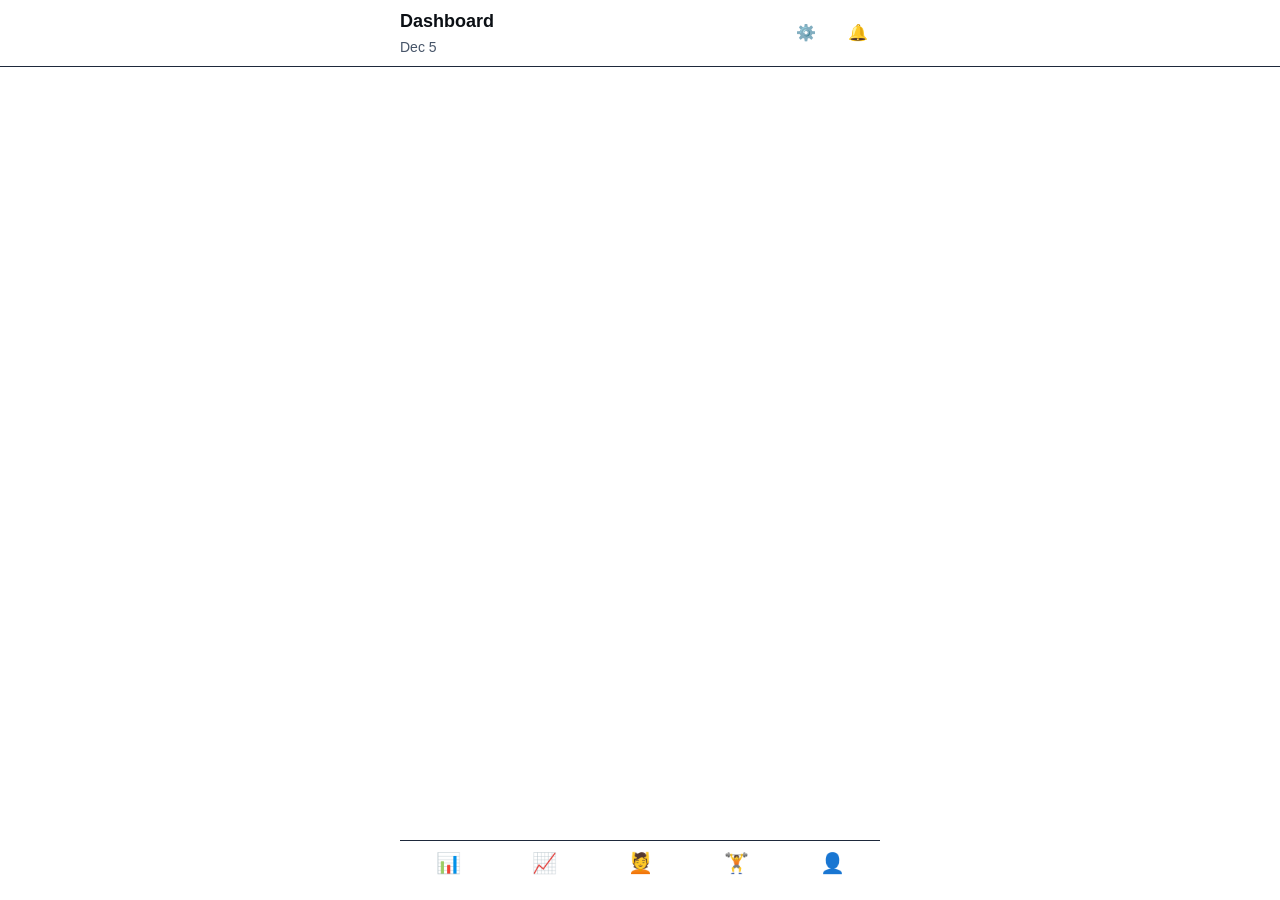
==== index.html @ 6afae175 "first base first build" ====
<!DOCTYPE html>
<html lang="en">
  <head>
    <meta charset="UTF-8" />
    <meta name="viewport" content="width=device-width, initial-scale=1.0, viewport-fit=cover" />
    <meta name="theme-color" content="#0B0F14" />
    <meta name="description" content="AthletiQ - Performance Intelligence for Elite Runners" />
    <meta name="apple-mobile-web-app-capable" content="yes" />
    <meta name="apple-mobile-web-app-status-bar-style" content="black-translucent" />
    <meta name="apple-mobile-web-app-title" content="AthletiQ" />

    <title>AthletiQ - Performance Intelligence</title>

    <!-- Stylesheets -->
    <link rel="stylesheet" href="css/styles.css" />
    <link rel="stylesheet" href="css/mobile.css" />

    <!-- Apple Icon -->
    <link rel="apple-touch-icon" href="assets/logos/athletiq-icon.png" />

    <!-- Favicon -->
    <link rel="icon" type="image/svg+xml" href="data:image/svg+xml,<svg xmlns='http://www.w3.org/2000/svg' viewBox='0 0 192 192'><rect fill='%234ADE80' width='192' height='192'/><text x='50%' y='55%' font-size='120' fill='%230B0F14' text-anchor='middle' dy='.3em' font-family='system-ui' font-weight='bold'>A</text></svg>" />
  </head>

  <body>
    <!-- App Container -->
    <div class="app-container">
      <!-- Header -->
      <header class="app-header">
        <div class="app-header__content">
          <div>
            <div class="app-header__title">Dashboard</div>
            <div class="app-header__date" id="current-date"></div>
          </div>
          <div class="app-header__actions">
            <button class="app-header__icon" id="settings-btn" aria-label="Settings">
              ⚙️
            </button>
            <button class="app-header__icon" id="notifications-btn" aria-label="Notifications">
              🔔
            </button>
          </div>
        </div>
      </header>

      <!-- Main Content Area -->
      <main class="app-content">
        <div class="app-content__inner">
          <!-- Dashboard content loaded here -->
        </div>
      </main>

      <!-- Bottom Navigation -->
      <nav class="bottom-nav" role="tablist">
        <div class="bottom-nav__item active" data-route="dashboard" role="tab" aria-selected="true">
          <div class="bottom-nav__icon">📊</div>
          <div class="bottom-nav__label">Dashboard</div>
        </div>
        <div class="bottom-nav__item" data-route="timeline" role="tab" aria-selected="false">
          <div class="bottom-nav__icon">📈</div>
          <div class="bottom-nav__label">Timeline</div>
        </div>
        <div class="bottom-nav__item" data-route="recovery" role="tab" aria-selected="false">
          <div class="bottom-nav__icon">💆</div>
          <div class="bottom-nav__label">Recovery</div>
        </div>
        <div class="bottom-nav__item" data-route="regimen" role="tab" aria-selected="false">
          <div class="bottom-nav__icon">🏋️</div>
          <div class="bottom-nav__label">Regimen</div>
        </div>
        <div class="bottom-nav__item" data-route="profile" role="tab" aria-selected="false">
          <div class="bottom-nav__icon">👤</div>
          <div class="bottom-nav__label">Profile</div>
        </div>
      </nav>
    </div>

    <!-- Scripts -->
    <script type="module" src="js/app.js"></script>
    <script>
      // Update current date in header
      function updateDate() {
        const dateEl = document.getElementById('current-date');
        if (dateEl) {
          const today = new Date();
          const formatted = today.toLocaleDateString('en-US', {
            month: 'short',
            day: 'numeric',
          });
          dateEl.textContent = formatted;
        }
      }

      // Update date on load and daily
      updateDate();
      setInterval(updateDate, 1000 * 60 * 60); // Update every hour

      // Handle settings button
      document.getElementById('settings-btn')?.addEventListener('click', () => {
        console.log('Settings clicked');
      });

      // Handle notifications button
      document.getElementById('notifications-btn')?.addEventListener('click', () => {
        console.log('Notifications clicked');
      });
    </script>
  </body>
</html>
---- css/styles.css ----
/* ============================================
   AthletiQ Main Stylesheet
   ============================================ */

/* Import all CSS modules */
@import url('./variables.css');
@import url('./reset.css');
@import url('./animations.css');
@import url('./components.css');
@import url('./responsive.css');

/* ============================================
   APP LAYOUT
   ============================================ */

.app-container {
  display: flex;
  flex-direction: column;
  height: 100vh;
  height: 100dvh; /* Use dynamic viewport height for mobile */
  background-color: var(--color-bg-primary);
  overflow: hidden;
}

.app-header {
  position: sticky;
  top: 0;
  z-index: var(--z-sticky);
  background-color: var(--color-bg-primary);
  border-bottom: 1px solid var(--color-border);
  padding: var(--spacing-lg) var(--spacing-lg) var(--spacing-md);
  padding-top: var(--safe-area-inset-top);
}

.app-header__content {
  display: flex;
  align-items: center;
  justify-content: space-between;
  max-width: 480px;
  margin: 0 auto;
}

.app-header__title {
  font-size: var(--font-size-xl);
  font-weight: var(--font-weight-bold);
  color: var(--color-text-primary);
}

.app-header__date {
  font-size: var(--font-size-sm);
  color: var(--color-text-secondary);
  margin-top: 2px;
}

.app-header__actions {
  display: flex;
  gap: var(--spacing-sm);
}

.app-header__icon {
  width: 24px;
  height: 24px;
  cursor: pointer;
  transition: all var(--transition-base);
  display: flex;
  align-items: center;
  justify-content: center;
  color: var(--color-text-secondary);
}

.app-header__icon:hover {
  color: var(--color-text-primary);
}

/* Main Content Area */
.app-content {
  flex: 1;
  overflow-y: auto;
  overflow-x: hidden;
  padding-bottom: 70px; /* Space for bottom nav */
  -webkit-overflow-scrolling: touch;
}

.app-content__inner {
  max-width: 480px;
  margin: 0 auto;
  padding: 0;
}

/* Bottom Navigation */
.bottom-nav {
  position: fixed;
  bottom: 0;
  left: 0;
  right: 0;
  z-index: var(--z-fixed);
  background-color: var(--color-bg-primary);
  border-top: 1px solid var(--color-border);
  padding: var(--spacing-sm) 0;
  padding-bottom: var(--safe-area-inset-bottom);
  display: flex;
  justify-content: space-around;
  align-items: center;
  max-width: 480px;
  margin-left: auto;
  margin-right: auto;
}

.bottom-nav__item {
  display: flex;
  flex-direction: column;
  align-items: center;
  gap: var(--spacing-xs);
  padding: var(--spacing-sm);
  cursor: pointer;
  transition: all var(--transition-base);
  flex: 1;
  color: var(--color-text-secondary);
}

.bottom-nav__item:hover {
  color: var(--color-text-primary);
}

.bottom-nav__item.active {
  color: var(--color-primary-green);
}

.bottom-nav__icon {
  width: 24px;
  height: 24px;
  display: flex;
  align-items: center;
  justify-content: center;
  font-size: 20px;
}

.bottom-nav__label {
  font-size: var(--font-size-xs);
  font-weight: var(--font-weight-medium);
}

/* ============================================
   DASHBOARD VIEW
   ============================================ */

.dashboard {
  padding: var(--spacing-lg);
  display: flex;
  flex-direction: column;
  gap: var(--spacing-lg);
}

/* Welcome Section */
.dashboard__welcome {
  display: flex;
  flex-direction: column;
  gap: var(--spacing-md);
}

.welcome-card {
  background: linear-gradient(135deg, rgba(74, 222, 128, 0.1) 0%, rgba(34, 197, 94, 0.05) 100%);
  border: 1px solid rgba(74, 222, 128, 0.2);
  border-radius: var(--radius-lg);
  padding: var(--spacing-lg);
  display: flex;
  flex-direction: column;
  gap: var(--spacing-md);
}

.welcome-card__greeting {
  font-size: var(--font-size-lg);
  font-weight: var(--font-weight-semibold);
  color: var(--color-text-primary);
}

.welcome-card__status {
  display: flex;
  align-items: center;
  gap: var(--spacing-sm);
  font-size: var(--font-size-sm);
  color: var(--color-text-secondary);
}

.welcome-card__status-indicator {
  width: 8px;
  height: 8px;
  border-radius: 50%;
  background-color: var(--color-primary-green);
  animation: pulse 2s infinite;
}

/* Daily Readiness */
.daily-readiness {
  display: flex;
  flex-direction: column;
  gap: var(--spacing-md);
}

.daily-readiness__title {
  font-size: var(--font-size-lg);
  font-weight: var(--font-weight-semibold);
  color: var(--color-text-primary);
}

.daily-readiness__score {
  display: flex;
  align-items: flex-end;
  gap: var(--spacing-md);
}

.readiness-score {
  flex: 1;
  display: flex;
  flex-direction: column;
  gap: var(--spacing-md);
}

.readiness-score__value {
  font-size: var(--font-size-4xl);
  font-weight: var(--font-weight-bold);
  color: var(--color-primary-green);
}

.readiness-score__label {
  font-size: var(--font-size-sm);
  color: var(--color-text-secondary);
}

.readiness-factors {
  display: grid;
  grid-template-columns: repeat(2, 1fr);
  gap: var(--spacing-md);
  margin-top: var(--spacing-md);
}

.readiness-factor {
  background-color: var(--color-bg-secondary);
  border: 1px solid var(--color-border);
  border-radius: var(--radius-md);
  padding: var(--spacing-md);
  display: flex;
  flex-direction: column;
  gap: var(--spacing-sm);
  transition: all var(--transition-base);
}

.readiness-factor:hover {
  border-color: var(--color-border-light);
  background-color: rgba(74, 222, 128, 0.03);
}

.readiness-factor__label {
  font-size: var(--font-size-xs);
  color: var(--color-text-secondary);
  text-transform: uppercase;
  letter-spacing: 0.5px;
}

.readiness-factor__value {
  font-size: var(--font-size-xl);
  font-weight: var(--font-weight-bold);
  color: var(--color-text-primary);
}

.readiness-factor__status {
  font-size: var(--font-size-xs);
  color: var(--color-text-tertiary);
}

.readiness-factor.good .readiness-factor__status {
  color: var(--color-success);
}

.readiness-factor.warning .readiness-factor__status {
  color: var(--color-warning);
}

.readiness-factor.poor .readiness-factor__status {
  color: var(--color-danger);
}

/* Performance Metrics */
.performance-metrics {
  display: flex;
  flex-direction: column;
  gap: var(--spacing-md);
}

.performance-metrics__title {
  font-size: var(--font-size-lg);
  font-weight: var(--font-weight-semibold);
  color: var(--color-text-primary);
}

.metrics-grid {
  display: grid;
  grid-template-columns: repeat(2, 1fr);
  gap: var(--spacing-md);
}

.metric-card {
  background-color: var(--color-bg-secondary);
  border: 1px solid var(--color-border);
  border-radius: var(--radius-lg);
  padding: var(--spacing-lg);
  display: flex;
  flex-direction: column;
  gap: var(--spacing-md);
  transition: all var(--transition-base);
}

.metric-card:hover {
  border-color: var(--color-border-light);
  transform: translateY(-2px);
}

.metric-card__icon {
  font-size: 24px;
  display: flex;
  align-items: center;
  justify-content: center;
  width: 40px;
  height: 40px;
  background-color: rgba(74, 222, 128, 0.1);
  border-radius: var(--radius-md);
}

.metric-card__label {
  font-size: var(--font-size-sm);
  color: var(--color-text-secondary);
  font-weight: var(--font-weight-medium);
}

.metric-card__value {
  font-size: var(--font-size-2xl);
  font-weight: var(--font-weight-bold);
  color: var(--color-text-primary);
}

.metric-card__detail {
  font-size: var(--font-size-xs);
  color: var(--color-text-tertiary);
}

/* Timeline Preview */
.timeline-preview {
  display: flex;
  flex-direction: column;
  gap: var(--spacing-md);
  margin-top: var(--spacing-lg);
}

.timeline-preview__title {
  font-size: var(--font-size-lg);
  font-weight: var(--font-weight-semibold);
  color: var(--color-text-primary);
}

.timeline-preview__list {
  display: flex;
  flex-direction: column;
  gap: var(--spacing-md);
}

.timeline-event {
  background-color: var(--color-bg-secondary);
  border: 1px solid var(--color-border);
  border-left: 3px solid var(--color-primary-green);
  border-radius: var(--radius-md);
  padding: var(--spacing-lg);
  display: flex;
  flex-direction: column;
  gap: var(--spacing-sm);
  transition: all var(--transition-base);
}

.timeline-event:hover {
  border-color: var(--color-border-light);
  background-color: rgba(74, 222, 128, 0.02);
}

.timeline-event.warning {
  border-left-color: var(--color-warning);
}

.timeline-event.critical {
  border-left-color: var(--color-danger);
}

.timeline-event__title {
  font-size: var(--font-size-base);
  font-weight: var(--font-weight-semibold);
  color: var(--color-text-primary);
}

.timeline-event__meta {
  font-size: var(--font-size-sm);
  color: var(--color-text-secondary);
}

.timeline-event__description {
  font-size: var(--font-size-sm);
  color: var(--color-text-tertiary);
  margin-top: var(--spacing-xs);
}

/* Recovery Section */
.recovery-section {
  display: flex;
  flex-direction: column;
  gap: var(--spacing-lg);
}

.recovery-header {
  display: flex;
  justify-content: space-between;
  align-items: center;
}

.recovery-header__title {
  font-size: var(--font-size-lg);
  font-weight: var(--font-weight-semibold);
  color: var(--color-text-primary);
}

.recovery-header__action {
  font-size: var(--font-size-sm);
  color: var(--color-primary-green);
  cursor: pointer;
  transition: all var(--transition-base);
}

.recovery-header__action:hover {
  opacity: 0.8;
}

.recovery-card {
  background-color: var(--color-bg-secondary);
  border: 1px solid var(--color-border);
  border-radius: var(--radius-lg);
  padding: var(--spacing-lg);
  display: flex;
  align-items: center;
  justify-content: space-between;
  transition: all var(--transition-base);
}

.recovery-card:hover {
  border-color: var(--color-border-light);
  background-color: rgba(74, 222, 128, 0.02);
}

.recovery-card__info {
  display: flex;
  flex-direction: column;
  gap: var(--spacing-sm);
}

.recovery-card__title {
  font-size: var(--font-size-base);
  font-weight: var(--font-weight-semibold);
  color: var(--color-text-primary);
}

.recovery-card__detail {
  font-size: var(--font-size-sm);
  color: var(--color-text-secondary);
}

.recovery-card__status {
  font-size: var(--font-size-sm);
  font-weight: var(--font-weight-semibold);
}

.recovery-card__status.good {
  color: var(--color-success);
}

.recovery-card__status.moderate {
  color: var(--color-warning);
}

.recovery-card__status.poor {
  color: var(--color-danger);
}

.recovery-card__arrow {
  color: var(--color-text-tertiary);
  transition: all var(--transition-base);
}

.recovery-card:hover .recovery-card__arrow {
  transform: translateX(4px);
  color: var(--color-primary-green);
}

/* Action Buttons Section */
.action-buttons {
  display: grid;
  grid-template-columns: 1fr;
  gap: var(--spacing-md);
  margin-top: var(--spacing-xl);
}

.action-button {
  background-color: var(--color-bg-secondary);
  border: 1px solid var(--color-border);
  border-radius: var(--radius-lg);
  padding: var(--spacing-lg);
  display: flex;
  align-items: center;
  justify-content: space-between;
  cursor: pointer;
  transition: all var(--transition-base);
}

.action-button:hover {
  border-color: var(--color-primary-green);
  background-color: rgba(74, 222, 128, 0.05);
}

.action-button__content {
  display: flex;
  flex-direction: column;
  gap: var(--spacing-sm);
}

.action-button__title {
  font-size: var(--font-size-base);
  font-weight: var(--font-weight-semibold);
  color: var(--color-text-primary);
}

.action-button__description {
  font-size: var(--font-size-sm);
  color: var(--color-text-secondary);
}

.action-button__icon {
  font-size: 20px;
  color: var(--color-primary-green);
}

/* ============================================
   LOADING & EMPTY STATES
   ============================================ */

.empty-state {
  display: flex;
  flex-direction: column;
  align-items: center;
  justify-content: center;
  padding: var(--spacing-3xl) var(--spacing-lg);
  text-align: center;
  gap: var(--spacing-lg);
}

.empty-state__icon {
  font-size: 48px;
  opacity: 0.5;
}

.empty-state__title {
  font-size: var(--font-size-lg);
  font-weight: var(--font-weight-semibold);
  color: var(--color-text-primary);
}

.empty-state__description {
  font-size: var(--font-size-sm);
  color: var(--color-text-secondary);
}

/* Loading skeleton */
.skeleton {
  background: linear-gradient(
    90deg,
    var(--color-bg-secondary) 25%,
    var(--color-border) 50%,
    var(--color-bg-secondary) 75%
  );
  background-size: 200% 100%;
  animation: shimmer 2s infinite;
}

/* ============================================
   ACCESSIBILITY
   ============================================ */

.sr-only {
  position: absolute;
  width: 1px;
  height: 1px;
  padding: 0;
  margin: -1px;
  overflow: hidden;
  clip: rect(0, 0, 0, 0);
  white-space: nowrap;
  border-width: 0;
}

/* Focus visible for keyboard navigation */
.btn:focus-visible,
.card:focus-visible,
.input-field:focus-visible {
  outline: 2px solid var(--color-primary-green);
  outline-offset: 2px;
}

/* ============================================
   SCROLLBAR STYLING
   ============================================ */

.app-content::-webkit-scrollbar {
  width: 6px;
}

.app-content::-webkit-scrollbar-track {
  background: transparent;
}

.app-content::-webkit-scrollbar-thumb {
  background: var(--color-border);
  border-radius: var(--radius-md);
}

.app-content::-webkit-scrollbar-thumb:hover {
  background: var(--color-border-light);
}
---- css/mobile.css ----
/* ============================================
   AthletiQ Mobile-Specific Styles
   ============================================ */

/* Prevent unwanted zooming and ensure proper rendering on iOS */
input,
select,
textarea,
button {
  font-size: 16px;
  /* Prevents zoom on iOS when input is focused */
}

/* Remove 300ms tap delay on touch devices */
button,
a {
  -webkit-tap-highlight-color: rgba(0, 0, 0, 0.1);
  -webkit-touch-callout: none;
}

/* Disable text selection on interactive elements */
.bottom-nav,
.app-header__icon,
.btn {
  -webkit-user-select: none;
  user-select: none;
}

/* iOS specific fixes */
@supports (padding: max(0px)) {
  body {
    padding-left: max(12px, env(safe-area-inset-left));
    padding-right: max(12px, env(safe-area-inset-right));
  }

  .app-header {
    padding-top: max(12px, env(safe-area-inset-top));
  }

  .bottom-nav {
    padding-bottom: max(12px, env(safe-area-inset-bottom));
  }
}

/* Portrait orientation optimizations */
@media (orientation: portrait) {
  .app-container {
    height: 100vh;
    height: 100dvh;
  }

  .app-content {
    max-height: calc(100dvh - 140px);
  }
}

/* Landscape orientation optimizations */
@media (orientation: landscape) {
  .app-header {
    padding: var(--spacing-sm) var(--spacing-lg);
  }

  .app-header__title {
    font-size: var(--font-size-lg);
  }

  .app-content {
    max-height: calc(100dvh - 80px);
  }

  .bottom-nav {
    max-height: 60px;
  }

  .bottom-nav__label {
    display: none;
  }

  .bottom-nav__item {
    padding: var(--spacing-xs);
  }
}

/* iPhone X and newer safe area */
@media (device-width: 375px) and (device-height: 812px) and (-webkit-device-pixel-ratio: 3) {
  /* iPhone X/11 Pro */
  .app-header {
    padding-top: 44px;
  }
}

@media (device-width: 390px) and (device-height: 844px) and (-webkit-device-pixel-ratio: 3) {
  /* iPhone 12/13 */
  .app-header {
    padding-top: 47px;
  }
}

@media (device-width: 393px) and (device-height: 873px) and (-webkit-device-pixel-ratio: 2.75) {
  /* Pixel 6 */
  .app-header {
    padding-top: 48px;
  }
}

/* Samsung Galaxy devices */
@media (device-width: 360px) and (device-height: 800px) {
  .container {
    max-width: 360px;
  }

  .card {
    padding: var(--spacing-md);
  }

  .btn {
    padding: var(--spacing-sm) var(--spacing-md);
  }
}

/* iPad Pro handling */
@media (min-width: 1024px) and (orientation: portrait) {
  .container {
    max-width: 480px;
  }

  .app-container {
    margin: 0 auto;
  }
}

/* Handle notch overlay on modern iPhones */
@supports (padding: max(0px)) {
  @media (min-height: 812px) {
    .app-header {
      padding-left: max(12px, env(safe-area-inset-left));
      padding-right: max(12px, env(safe-area-inset-right));
    }
  }
}

/* Prevent horizontal scroll */
html,
body {
  overflow-x: hidden;
  width: 100%;
}

/* Ensure buttons are touchable */
button,
[role="button"],
.bottom-nav__item {
  min-height: 44px;
  min-width: 44px;
}

/* iOS input field zoom prevention */
input[type="text"],
input[type="email"],
input[type="password"],
input[type="number"],
textarea,
select {
  font-size: 16px;
  border-radius: 4px;
  background-color: var(--color-bg-secondary);
  color: var(--color-text-primary);
}

/* Fix for iOS momentum scrolling */
.app-content {
  -webkit-overflow-scrolling: touch;
}

/* Status bar background for web app mode */
@media (display-mode: standalone) {
  :root {
    --safe-area-inset-top: env(safe-area-inset-top);
    --safe-area-inset-bottom: env(safe-area-inset-bottom);
  }
}

/* Fix for iOS keyboard covering input */
@media (max-height: 500px) {
  .app-content {
    max-height: calc(100dvh - 200px);
  }

  .dashboard {
    padding: var(--spacing-md);
  }
}

/* Fix for notch detection */
@supports (margin: max(0px)) {
  .app-header__actions {
    margin-right: max(0px, env(safe-area-inset-right));
  }
}

/* Handle dynamic viewport height changes */
@media (max-height: 600px) and (orientation: landscape) {
  .welcome-card {
    padding: var(--spacing-md);
  }

  .metric-card {
    padding: var(--spacing-md);
  }

  .bottom-nav {
    padding: var(--spacing-xs) 0;
  }
}

/* Ensure proper rendering on retina displays */
@media (-webkit-device-pixel-ratio: 3) {
  .border,
  .divider {
    border-width: 0.5px;
  }
}

/* Fix for Android Chrome address bar */
@media (max-height: 700px) and (orientation: portrait) {
  .app-content {
    padding-bottom: 60px;
  }
}

/* Handle fullscreen on mobile */
.app-container {
  position: fixed;
  top: 0;
  left: 0;
  right: 0;
  bottom: 0;
  width: 100%;
  height: 100%;
  height: 100dvh;
}

/* Prevent double-tap zoom on buttons */
button,
a,
[role="button"] {
  touch-action: manipulation;
}

/* Handle text selection on iOS */
::selection {
  background-color: rgba(74, 222, 128, 0.3);
  color: var(--color-text-primary);
}

::-moz-selection {
  background-color: rgba(74, 222, 128, 0.3);
  color: var(--color-text-primary);
}

/* Fix for sticky positioning on iOS */
@supports (position: sticky) {
  .app-header {
    position: sticky;
    top: 0;
  }
}

/* Android specific fixes */
@-webkit-keyframes fade-in {
  from {
    opacity: 0;
  }
  to {
    opacity: 1;
  }
}

@-webkit-keyframes slide-in {
  from {
    transform: translateY(10px);
    opacity: 0;
  }
  to {
    transform: translateY(0);
    opacity: 1;
  }
}

/* Ensure input fields don't zoom on focus */
input[type="text"],
input[type="email"],
input[type="password"],
input[type="number"],
textarea {
  font-size: 16px;
  padding: var(--spacing-md);
}

/* Fix for iOS context menu */
@media (pointer: coarse) {
  * {
    -webkit-user-select: none;
    user-select: none;
  }

  input,
  textarea {
    -webkit-user-select: text;
    user-select: text;
  }
}

/* Optimize touch targets for accessibility */
@media (hover: none) {
  .metric-card,
  .recovery-card,
  .action-button {
    min-height: 60px;
  }
}

/* Handle back gesture on iOS */
a,
button {
  position: relative;
}

/* Prevent pull-to-refresh on Android */
body {
  overscroll-behavior-y: contain;
}

/* Ensure bottom nav stays at bottom on iOS */
.bottom-nav {
  position: fixed;
  bottom: 0;
  left: 0;
  right: 0;
  z-index: var(--z-fixed);
}

/* Handle scrollbar on small devices */
@media (max-width: 375px) {
  .app-content {
    scroll-padding-bottom: 70px;
  }
}
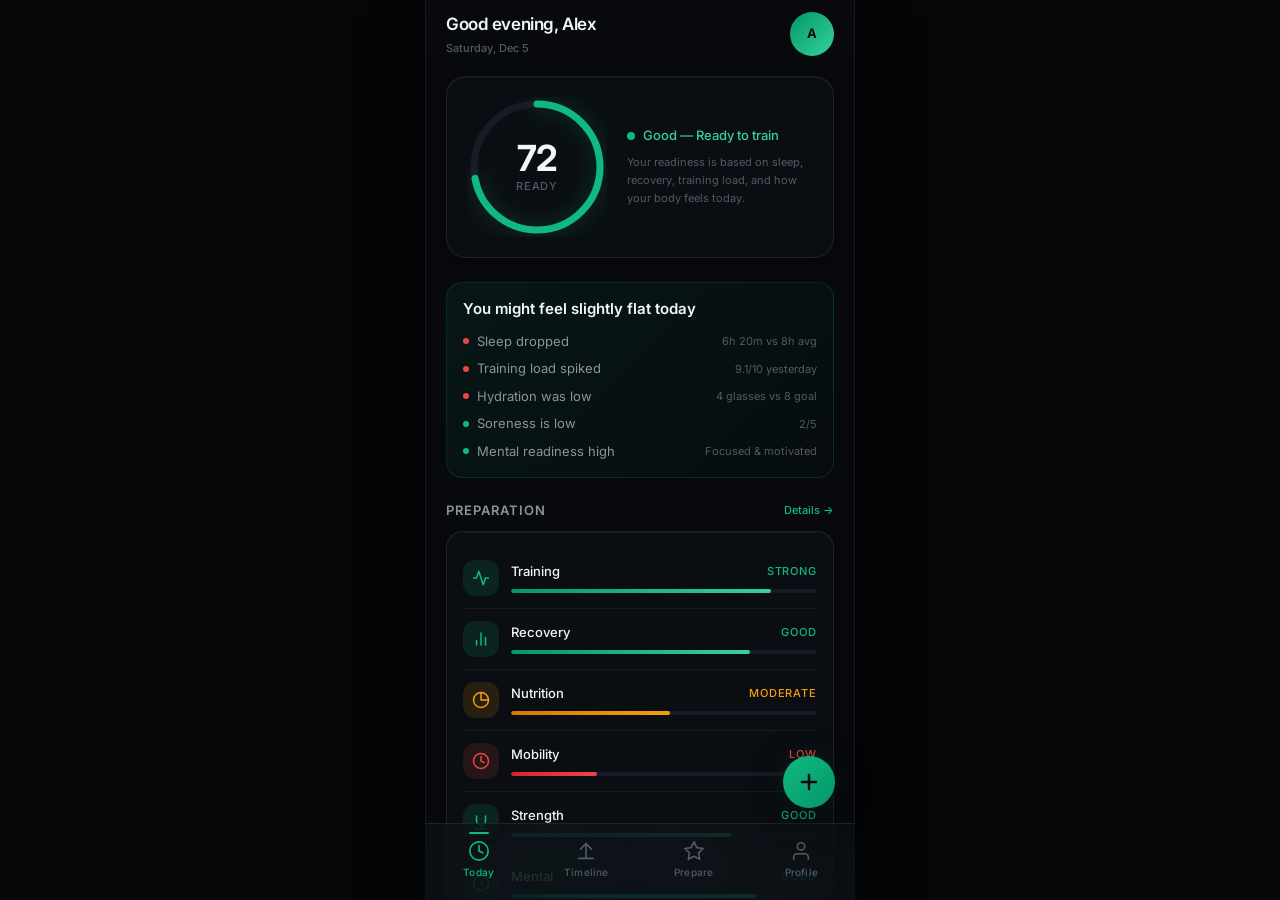
==== commit 123f19e5: "feat: add daily check-in module and implement mobile-specific platform optimizations" ====
--- a/index.html
+++ b/index.html
@@ -3,23 +3,25 @@
   <head>
     <meta charset="UTF-8" />
     <meta name="viewport" content="width=device-width, initial-scale=1.0, viewport-fit=cover" />
-    <meta name="theme-color" content="#0B0F14" />
-    <meta name="description" content="AthletiQ - Performance Intelligence for Elite Runners" />
+    <meta name="theme-color" content="#07090D" />
+    <meta name="description" content="AtletiQ — Understand your body. Understand your training. Reach your goal." />
     <meta name="apple-mobile-web-app-capable" content="yes" />
     <meta name="apple-mobile-web-app-status-bar-style" content="black-translucent" />
-    <meta name="apple-mobile-web-app-title" content="AthletiQ" />
+    <meta name="apple-mobile-web-app-title" content="AtletiQ" />
 
-    <title>AthletiQ - Performance Intelligence</title>
+    <title>AtletiQ — Performance Intelligence</title>
+
+    <!-- Fonts -->
+    <link rel="preconnect" href="https://fonts.googleapis.com" />
+    <link rel="preconnect" href="https://fonts.gstatic.com" crossorigin />
+    <link href="https://fonts.googleapis.com/css2?family=Inter:wght@300;400;500;600;700&display=swap" rel="stylesheet" />
 
     <!-- Stylesheets -->
     <link rel="stylesheet" href="css/styles.css" />
     <link rel="stylesheet" href="css/mobile.css" />
 
-    <!-- Apple Icon -->
-    <link rel="apple-touch-icon" href="assets/logos/athletiq-icon.png" />
-
     <!-- Favicon -->
-    <link rel="icon" type="image/svg+xml" href="data:image/svg+xml,<svg xmlns='http://www.w3.org/2000/svg' viewBox='0 0 192 192'><rect fill='%234ADE80' width='192' height='192'/><text x='50%' y='55%' font-size='120' fill='%230B0F14' text-anchor='middle' dy='.3em' font-family='system-ui' font-weight='bold'>A</text></svg>" />
+    <link rel="icon" type="image/svg+xml" href="data:image/svg+xml,<svg xmlns='http://www.w3.org/2000/svg' viewBox='0 0 192 192'><rect fill='%2310B981' rx='40' width='192' height='192'/><text x='50%25' y='55%25' font-size='110' fill='%2307090D' text-anchor='middle' dy='.35em' font-family='Inter,system-ui' font-weight='700'>A</text></svg>" />
   </head>
 
   <body>
@@ -28,48 +30,67 @@
       <!-- Header -->
       <header class="app-header">
         <div class="app-header__content">
-          <div>
-            <div class="app-header__title">Dashboard</div>
-            <div class="app-header__date" id="current-date"></div>
+          <div class="app-header__left">
+            <div class="app-header__greeting" id="header-greeting">Good morning</div>
+            <div class="app-header__date" id="header-date"></div>
           </div>
           <div class="app-header__actions">
-            <button class="app-header__icon" id="settings-btn" aria-label="Settings">
-              ⚙️
-            </button>
-            <button class="app-header__icon" id="notifications-btn" aria-label="Notifications">
-              🔔
-            </button>
+            <div class="app-header__avatar" id="profile-btn" role="button" aria-label="Profile">A</div>
           </div>
         </div>
       </header>
 
-      <!-- Main Content Area -->
+      <!-- Main Content -->
       <main class="app-content">
-        <div class="app-content__inner">
-          <!-- Dashboard content loaded here -->
+        <div class="app-content__inner" id="main-content">
+          <!-- Dashboard content injected by JS -->
         </div>
       </main>
 
+      <!-- Floating Action Button -->
+      <button class="fab" id="fab-btn" aria-label="Quick log">
+        <svg viewBox="0 0 24 24" stroke-linecap="round" stroke-linejoin="round">
+          <line x1="12" y1="5" x2="12" y2="19"/>
+          <line x1="5" y1="12" x2="19" y2="12"/>
+        </svg>
+      </button>
+
       <!-- Bottom Navigation -->
-      <nav class="bottom-nav" role="tablist">
-        <div class="bottom-nav__item active" data-route="dashboard" role="tab" aria-selected="true">
-          <div class="bottom-nav__icon">📊</div>
-          <div class="bottom-nav__label">Dashboard</div>
+      <nav class="bottom-nav" role="tablist" id="bottom-nav">
+        <div class="bottom-nav__item active" data-route="dashboard" role="tab" aria-selected="true" id="nav-today">
+          <div class="bottom-nav__icon">
+            <svg viewBox="0 0 24 24" stroke-linecap="round" stroke-linejoin="round">
+              <circle cx="12" cy="12" r="10"/>
+              <polyline points="12 6 12 12 16 14"/>
+            </svg>
+          </div>
+          <div class="bottom-nav__label">Today</div>
         </div>
-        <div class="bottom-nav__item" data-route="timeline" role="tab" aria-selected="false">
-          <div class="bottom-nav__icon">📈</div>
+        <div class="bottom-nav__item" data-route="timeline" role="tab" aria-selected="false" id="nav-timeline">
+          <div class="bottom-nav__icon">
+            <svg viewBox="0 0 24 24" stroke-linecap="round" stroke-linejoin="round">
+              <line x1="12" y1="20" x2="12" y2="4"/>
+              <polyline points="6 10 12 4 18 10"/>
+              <line x1="4" y1="20" x2="20" y2="20"/>
+            </svg>
+          </div>
           <div class="bottom-nav__label">Timeline</div>
         </div>
-        <div class="bottom-nav__item" data-route="recovery" role="tab" aria-selected="false">
-          <div class="bottom-nav__icon">💆</div>
-          <div class="bottom-nav__label">Recovery</div>
+        <div class="bottom-nav__item" data-route="prepare" role="tab" aria-selected="false" id="nav-prepare">
+          <div class="bottom-nav__icon">
+            <svg viewBox="0 0 24 24" stroke-linecap="round" stroke-linejoin="round">
+              <polygon points="12 2 15.09 8.26 22 9.27 17 14.14 18.18 21.02 12 17.77 5.82 21.02 7 14.14 2 9.27 8.91 8.26 12 2"/>
+            </svg>
+          </div>
+          <div class="bottom-nav__label">Prepare</div>
         </div>
-        <div class="bottom-nav__item" data-route="regimen" role="tab" aria-selected="false">
-          <div class="bottom-nav__icon">🏋️</div>
-          <div class="bottom-nav__label">Regimen</div>
-        </div>
-        <div class="bottom-nav__item" data-route="profile" role="tab" aria-selected="false">
-          <div class="bottom-nav__icon">👤</div>
+        <div class="bottom-nav__item" data-route="profile" role="tab" aria-selected="false" id="nav-profile">
+          <div class="bottom-nav__icon">
+            <svg viewBox="0 0 24 24" stroke-linecap="round" stroke-linejoin="round">
+              <path d="M20 21v-2a4 4 0 0 0-4-4H8a4 4 0 0 0-4 4v2"/>
+              <circle cx="12" cy="7" r="4"/>
+            </svg>
+          </div>
           <div class="bottom-nav__label">Profile</div>
         </div>
       </nav>
@@ -77,33 +98,5 @@
 
     <!-- Scripts -->
     <script type="module" src="js/app.js"></script>
-    <script>
-      // Update current date in header
-      function updateDate() {
-        const dateEl = document.getElementById('current-date');
-        if (dateEl) {
-          const today = new Date();
-          const formatted = today.toLocaleDateString('en-US', {
-            month: 'short',
-            day: 'numeric',
-          });
-          dateEl.textContent = formatted;
-        }
-      }
-
-      // Update date on load and daily
-      updateDate();
-      setInterval(updateDate, 1000 * 60 * 60); // Update every hour
-
-      // Handle settings button
-      document.getElementById('settings-btn')?.addEventListener('click', () => {
-        console.log('Settings clicked');
-      });
-
-      // Handle notifications button
-      document.getElementById('notifications-btn')?.addEventListener('click', () => {
-        console.log('Notifications clicked');
-      });
-    </script>
   </body>
 </html>
--- a/css/styles.css
+++ b/css/styles.css
@@ -1,8 +1,7 @@
 /* ============================================
-   AthletiQ Main Stylesheet
-   ============================================ */
-
-/* Import all CSS modules */
+   AtletiQ Main Stylesheet — Elite Runner
+   ============================================ */
+
 @import url('./variables.css');
 @import url('./reset.css');
 @import url('./animations.css');
@@ -10,621 +9,473 @@
 @import url('./responsive.css');
 
 /* ============================================
-   APP LAYOUT
+   APP SHELL
    ============================================ */
 
 .app-container {
-  display: flex;
-  flex-direction: column;
-  height: 100vh;
-  height: 100dvh; /* Use dynamic viewport height for mobile */
+  position: fixed;
+  inset: 0;
+  display: flex;
+  flex-direction: column;
+  height: 100dvh;
   background-color: var(--color-bg-primary);
   overflow: hidden;
-}
-
+  max-width: var(--max-width);
+  margin: 0 auto;
+}
+
+/* ---- HEADER ---- */
 .app-header {
   position: sticky;
   top: 0;
   z-index: var(--z-sticky);
-  background-color: var(--color-bg-primary);
-  border-bottom: 1px solid var(--color-border);
-  padding: var(--spacing-lg) var(--spacing-lg) var(--spacing-md);
-  padding-top: var(--safe-area-inset-top);
+  padding: var(--safe-top) var(--space-5) var(--space-3);
+  background: linear-gradient(180deg, var(--color-bg-primary) 60%, transparent);
+  pointer-events: none;
+}
+
+.app-header > * {
+  pointer-events: auto;
 }
 
 .app-header__content {
   display: flex;
   align-items: center;
   justify-content: space-between;
-  max-width: 480px;
-  margin: 0 auto;
-}
-
-.app-header__title {
-  font-size: var(--font-size-xl);
-  font-weight: var(--font-weight-bold);
+}
+
+.app-header__left {
+  display: flex;
+  flex-direction: column;
+  gap: 2px;
+}
+
+.app-header__greeting {
+  font-size: var(--text-lg);
+  font-weight: var(--weight-semibold);
   color: var(--color-text-primary);
+  letter-spacing: var(--tracking-tight);
 }
 
 .app-header__date {
-  font-size: var(--font-size-sm);
-  color: var(--color-text-secondary);
-  margin-top: 2px;
+  font-size: var(--text-xs);
+  color: var(--color-text-tertiary);
+  font-weight: var(--weight-medium);
 }
 
 .app-header__actions {
   display: flex;
-  gap: var(--spacing-sm);
-}
-
-.app-header__icon {
-  width: 24px;
-  height: 24px;
+  gap: var(--space-2);
+}
+
+.app-header__avatar {
+  width: 36px;
+  height: 36px;
+  border-radius: var(--radius-full);
+  background: linear-gradient(135deg, var(--color-green-600), var(--color-green-400));
+  display: flex;
+  align-items: center;
+  justify-content: center;
+  font-size: var(--text-sm);
+  font-weight: var(--weight-bold);
+  color: var(--color-bg-primary);
   cursor: pointer;
-  transition: all var(--transition-base);
-  display: flex;
-  align-items: center;
-  justify-content: center;
-  color: var(--color-text-secondary);
-}
-
-.app-header__icon:hover {
-  color: var(--color-text-primary);
-}
-
-/* Main Content Area */
+  transition: box-shadow var(--transition-base);
+}
+
+.app-header__avatar:hover {
+  box-shadow: var(--shadow-glow);
+}
+
+/* ---- MAIN CONTENT ---- */
 .app-content {
   flex: 1;
   overflow-y: auto;
   overflow-x: hidden;
-  padding-bottom: 70px; /* Space for bottom nav */
   -webkit-overflow-scrolling: touch;
-}
+  scroll-padding-bottom: calc(var(--nav-height) + var(--safe-bottom) + 20px);
+}
+
+.app-content::-webkit-scrollbar { width: 0; }
 
 .app-content__inner {
-  max-width: 480px;
-  margin: 0 auto;
-  padding: 0;
-}
-
-/* Bottom Navigation */
+  padding: 0 var(--space-5) calc(var(--nav-height) + var(--safe-bottom) + 80px);
+}
+
+/* ---- BOTTOM NAVIGATION ---- */
 .bottom-nav {
   position: fixed;
   bottom: 0;
-  left: 0;
-  right: 0;
+  left: 50%;
+  transform: translateX(-50%);
+  width: 100%;
+  max-width: var(--max-width);
   z-index: var(--z-fixed);
-  background-color: var(--color-bg-primary);
-  border-top: 1px solid var(--color-border);
-  padding: var(--spacing-sm) 0;
-  padding-bottom: var(--safe-area-inset-bottom);
+  background: var(--glass-bg);
+  backdrop-filter: blur(var(--glass-blur-heavy));
+  -webkit-backdrop-filter: blur(var(--glass-blur-heavy));
+  border-top: 1px solid var(--glass-border);
+  padding: var(--space-2) 0;
+  padding-bottom: var(--safe-bottom);
   display: flex;
   justify-content: space-around;
   align-items: center;
-  max-width: 480px;
-  margin-left: auto;
-  margin-right: auto;
 }
 
 .bottom-nav__item {
   display: flex;
   flex-direction: column;
   align-items: center;
-  gap: var(--spacing-xs);
-  padding: var(--spacing-sm);
+  gap: 3px;
+  padding: var(--space-2) var(--space-3);
+  cursor: pointer;
+  flex: 1;
+  color: var(--color-text-tertiary);
+  transition: color var(--transition-fast);
+  position: relative;
+}
+
+.bottom-nav__item:hover {
+  color: var(--color-text-secondary);
+}
+
+.bottom-nav__item.active {
+  color: var(--color-primary);
+}
+
+.bottom-nav__item.active::before {
+  content: '';
+  position: absolute;
+  top: 0;
+  left: 50%;
+  transform: translateX(-50%);
+  width: 20px;
+  height: 2px;
+  background: var(--color-primary);
+  border-radius: var(--radius-full);
+}
+
+.bottom-nav__icon {
+  width: 22px;
+  height: 22px;
+  display: flex;
+  align-items: center;
+  justify-content: center;
+}
+
+.bottom-nav__icon svg {
+  width: 22px;
+  height: 22px;
+  stroke: currentColor;
+  stroke-width: 1.8;
+  fill: none;
+}
+
+.bottom-nav__label {
+  font-size: 10px;
+  font-weight: var(--weight-medium);
+  letter-spacing: 0.02em;
+}
+
+/* ============================================
+   DASHBOARD VIEW
+   ============================================ */
+
+.dashboard {
+  display: flex;
+  flex-direction: column;
+  gap: var(--space-6);
+  padding-top: var(--space-2);
+}
+
+/* ---- Hero: Readiness ---- */
+.dash-hero {
+  display: flex;
+  align-items: center;
+  gap: var(--space-5);
+  padding: var(--space-5);
+  background: var(--glass-bg);
+  backdrop-filter: blur(var(--glass-blur));
+  -webkit-backdrop-filter: blur(var(--glass-blur));
+  border: 1px solid var(--glass-border);
+  border-radius: var(--radius-xl);
+  box-shadow: var(--shadow-sm), var(--shadow-inner);
+}
+
+.dash-hero__ring {
+  flex-shrink: 0;
+}
+
+.dash-hero__info {
+  flex: 1;
+  min-width: 0;
+  display: flex;
+  flex-direction: column;
+  gap: var(--space-2);
+}
+
+.dash-hero__status {
+  display: flex;
+  align-items: center;
+  gap: var(--space-2);
+}
+
+.dash-hero__status-text {
+  font-size: var(--text-sm);
+  font-weight: var(--weight-medium);
+  color: var(--color-primary-light);
+}
+
+.dash-hero__subtitle {
+  font-size: var(--text-xs);
+  color: var(--color-text-tertiary);
+  line-height: var(--leading-relaxed);
+}
+
+/* ---- Quick Check-in Banner ---- */
+.checkin-banner {
+  display: flex;
+  align-items: center;
+  gap: var(--space-3);
+  padding: var(--space-3) var(--space-4);
+  background: linear-gradient(135deg, rgba(16, 185, 129, 0.1), rgba(16, 185, 129, 0.03));
+  border: 1px solid rgba(16, 185, 129, 0.2);
+  border-radius: var(--radius-md);
   cursor: pointer;
   transition: all var(--transition-base);
+}
+
+.checkin-banner:hover {
+  border-color: rgba(16, 185, 129, 0.35);
+  background: linear-gradient(135deg, rgba(16, 185, 129, 0.14), rgba(16, 185, 129, 0.05));
+}
+
+.checkin-banner:active {
+  transform: scale(0.98);
+}
+
+.checkin-banner__icon {
+  width: 36px;
+  height: 36px;
+  border-radius: var(--radius-full);
+  background: var(--color-primary);
+  display: flex;
+  align-items: center;
+  justify-content: center;
+  color: var(--color-bg-primary);
+  flex-shrink: 0;
+}
+
+.checkin-banner__icon svg {
+  width: 18px;
+  height: 18px;
+}
+
+.checkin-banner__text {
   flex: 1;
-  color: var(--color-text-secondary);
-}
-
-.bottom-nav__item:hover {
+}
+
+.checkin-banner__title {
+  font-size: var(--text-sm);
+  font-weight: var(--weight-semibold);
   color: var(--color-text-primary);
 }
 
-.bottom-nav__item.active {
-  color: var(--color-primary-green);
-}
-
-.bottom-nav__icon {
-  width: 24px;
-  height: 24px;
-  display: flex;
-  align-items: center;
-  justify-content: center;
-  font-size: 20px;
-}
-
-.bottom-nav__label {
-  font-size: var(--font-size-xs);
-  font-weight: var(--font-weight-medium);
-}
-
-/* ============================================
-   DASHBOARD VIEW
-   ============================================ */
-
-.dashboard {
-  padding: var(--spacing-lg);
-  display: flex;
-  flex-direction: column;
-  gap: var(--spacing-lg);
-}
-
-/* Welcome Section */
-.dashboard__welcome {
-  display: flex;
-  flex-direction: column;
-  gap: var(--spacing-md);
-}
-
-.welcome-card {
-  background: linear-gradient(135deg, rgba(74, 222, 128, 0.1) 0%, rgba(34, 197, 94, 0.05) 100%);
-  border: 1px solid rgba(74, 222, 128, 0.2);
-  border-radius: var(--radius-lg);
-  padding: var(--spacing-lg);
-  display: flex;
-  flex-direction: column;
-  gap: var(--spacing-md);
-}
-
-.welcome-card__greeting {
-  font-size: var(--font-size-lg);
-  font-weight: var(--font-weight-semibold);
+.checkin-banner__subtitle {
+  font-size: var(--text-xs);
+  color: var(--color-text-tertiary);
+  margin-top: 1px;
+}
+
+.checkin-banner__arrow {
+  color: var(--color-primary);
+  font-size: var(--text-lg);
+}
+
+/* ---- Insight Section ---- */
+.dash-insight {
+  animation: fadeInUp 0.5s var(--ease-out) 0.15s both;
+}
+
+/* ---- Preparation Section ---- */
+.dash-preparation {
+  animation: fadeInUp 0.5s var(--ease-out) 0.2s both;
+}
+
+.prep-list {
+  display: flex;
+  flex-direction: column;
+  gap: 0;
+}
+
+.prep-list .prep-bar {
+  border-bottom: 1px solid var(--color-border);
+}
+
+.prep-list .prep-bar:last-child {
+  border-bottom: none;
+}
+
+/* ---- Today's Actions ---- */
+.dash-actions {
+  animation: fadeInUp 0.5s var(--ease-out) 0.25s both;
+}
+
+.actions-list {
+  display: flex;
+  flex-direction: column;
+  gap: var(--space-2);
+}
+
+.actions-progress {
+  display: flex;
+  align-items: center;
+  gap: var(--space-2);
+  margin-top: var(--space-3);
+}
+
+.actions-progress__text {
+  font-size: var(--text-xs);
+  color: var(--color-text-tertiary);
+  white-space: nowrap;
+}
+
+.actions-progress__bar {
+  flex: 1;
+}
+
+/* ---- Recent Timeline ---- */
+.dash-timeline {
+  animation: fadeInUp 0.5s var(--ease-out) 0.3s both;
+}
+
+.timeline-list {
+  display: flex;
+  flex-direction: column;
+}
+
+.timeline-list .timeline-entry {
+  border-bottom: 1px solid var(--color-border);
+}
+
+.timeline-list .timeline-entry:last-child {
+  border-bottom: none;
+}
+
+/* ============================================
+   TIMELINE VIEW (Full Page)
+   ============================================ */
+
+.timeline-view {
+  padding: var(--space-4) 0;
+}
+
+.timeline-view__header {
+  margin-bottom: var(--space-6);
+}
+
+.timeline-view__title {
+  font-size: var(--text-2xl);
+  font-weight: var(--weight-bold);
   color: var(--color-text-primary);
-}
-
-.welcome-card__status {
-  display: flex;
-  align-items: center;
-  gap: var(--spacing-sm);
-  font-size: var(--font-size-sm);
-  color: var(--color-text-secondary);
-}
-
-.welcome-card__status-indicator {
-  width: 8px;
-  height: 8px;
-  border-radius: 50%;
-  background-color: var(--color-primary-green);
-  animation: pulse 2s infinite;
-}
-
-/* Daily Readiness */
-.daily-readiness {
-  display: flex;
-  flex-direction: column;
-  gap: var(--spacing-md);
-}
-
-.daily-readiness__title {
-  font-size: var(--font-size-lg);
-  font-weight: var(--font-weight-semibold);
-  color: var(--color-text-primary);
-}
-
-.daily-readiness__score {
-  display: flex;
-  align-items: flex-end;
-  gap: var(--spacing-md);
-}
-
-.readiness-score {
-  flex: 1;
-  display: flex;
-  flex-direction: column;
-  gap: var(--spacing-md);
-}
-
-.readiness-score__value {
-  font-size: var(--font-size-4xl);
-  font-weight: var(--font-weight-bold);
-  color: var(--color-primary-green);
-}
-
-.readiness-score__label {
-  font-size: var(--font-size-sm);
-  color: var(--color-text-secondary);
-}
-
-.readiness-factors {
-  display: grid;
-  grid-template-columns: repeat(2, 1fr);
-  gap: var(--spacing-md);
-  margin-top: var(--spacing-md);
-}
-
-.readiness-factor {
-  background-color: var(--color-bg-secondary);
-  border: 1px solid var(--color-border);
-  border-radius: var(--radius-md);
-  padding: var(--spacing-md);
-  display: flex;
-  flex-direction: column;
-  gap: var(--spacing-sm);
-  transition: all var(--transition-base);
-}
-
-.readiness-factor:hover {
-  border-color: var(--color-border-light);
-  background-color: rgba(74, 222, 128, 0.03);
-}
-
-.readiness-factor__label {
-  font-size: var(--font-size-xs);
-  color: var(--color-text-secondary);
+  letter-spacing: var(--tracking-tight);
+}
+
+.timeline-view__subtitle {
+  font-size: var(--text-sm);
+  color: var(--color-text-tertiary);
+  margin-top: var(--space-1);
+}
+
+.timeline-day {
+  margin-bottom: var(--space-6);
+}
+
+.timeline-day__label {
+  font-size: var(--text-xs);
+  font-weight: var(--weight-semibold);
+  color: var(--color-text-tertiary);
   text-transform: uppercase;
-  letter-spacing: 0.5px;
-}
-
-.readiness-factor__value {
-  font-size: var(--font-size-xl);
-  font-weight: var(--font-weight-bold);
-  color: var(--color-text-primary);
-}
-
-.readiness-factor__status {
-  font-size: var(--font-size-xs);
-  color: var(--color-text-tertiary);
-}
-
-.readiness-factor.good .readiness-factor__status {
-  color: var(--color-success);
-}
-
-.readiness-factor.warning .readiness-factor__status {
-  color: var(--color-warning);
-}
-
-.readiness-factor.poor .readiness-factor__status {
-  color: var(--color-danger);
-}
-
-/* Performance Metrics */
-.performance-metrics {
-  display: flex;
-  flex-direction: column;
-  gap: var(--spacing-md);
-}
-
-.performance-metrics__title {
-  font-size: var(--font-size-lg);
-  font-weight: var(--font-weight-semibold);
-  color: var(--color-text-primary);
-}
-
-.metrics-grid {
-  display: grid;
-  grid-template-columns: repeat(2, 1fr);
-  gap: var(--spacing-md);
-}
-
-.metric-card {
-  background-color: var(--color-bg-secondary);
+  letter-spacing: var(--tracking-wider);
+  margin-bottom: var(--space-3);
+  padding-left: var(--space-1);
+}
+
+.timeline-day__entries {
+  background: var(--color-bg-secondary);
   border: 1px solid var(--color-border);
   border-radius: var(--radius-lg);
-  padding: var(--spacing-lg);
-  display: flex;
-  flex-direction: column;
-  gap: var(--spacing-md);
-  transition: all var(--transition-base);
-}
-
-.metric-card:hover {
-  border-color: var(--color-border-light);
-  transform: translateY(-2px);
-}
-
-.metric-card__icon {
-  font-size: 24px;
-  display: flex;
+  padding: 0 var(--space-4);
+}
+
+.timeline-day__entries .timeline-entry {
+  border-bottom: 1px solid var(--color-border);
+}
+
+.timeline-day__entries .timeline-entry:last-child {
+  border-bottom: none;
+}
+
+/* ============================================
+   EMPTY / LOADING STATES
+   ============================================ */
+
+.empty-state {
+  display: flex;
+  flex-direction: column;
   align-items: center;
   justify-content: center;
-  width: 40px;
-  height: 40px;
-  background-color: rgba(74, 222, 128, 0.1);
-  border-radius: var(--radius-md);
-}
-
-.metric-card__label {
-  font-size: var(--font-size-sm);
-  color: var(--color-text-secondary);
-  font-weight: var(--font-weight-medium);
-}
-
-.metric-card__value {
-  font-size: var(--font-size-2xl);
-  font-weight: var(--font-weight-bold);
+  padding: var(--space-16) var(--space-4);
+  text-align: center;
+  gap: var(--space-4);
+}
+
+.empty-state__icon {
+  width: 64px;
+  height: 64px;
+  border-radius: var(--radius-xl);
+  background: var(--color-bg-tertiary);
+  display: flex;
+  align-items: center;
+  justify-content: center;
+  color: var(--color-text-tertiary);
+}
+
+.empty-state__icon svg {
+  width: 28px;
+  height: 28px;
+  stroke: currentColor;
+  stroke-width: 1.5;
+  fill: none;
+}
+
+.empty-state__title {
+  font-size: var(--text-lg);
+  font-weight: var(--weight-semibold);
   color: var(--color-text-primary);
 }
 
-.metric-card__detail {
-  font-size: var(--font-size-xs);
-  color: var(--color-text-tertiary);
-}
-
-/* Timeline Preview */
-.timeline-preview {
-  display: flex;
-  flex-direction: column;
-  gap: var(--spacing-md);
-  margin-top: var(--spacing-lg);
-}
-
-.timeline-preview__title {
-  font-size: var(--font-size-lg);
-  font-weight: var(--font-weight-semibold);
-  color: var(--color-text-primary);
-}
-
-.timeline-preview__list {
-  display: flex;
-  flex-direction: column;
-  gap: var(--spacing-md);
-}
-
-.timeline-event {
-  background-color: var(--color-bg-secondary);
-  border: 1px solid var(--color-border);
-  border-left: 3px solid var(--color-primary-green);
-  border-radius: var(--radius-md);
-  padding: var(--spacing-lg);
-  display: flex;
-  flex-direction: column;
-  gap: var(--spacing-sm);
-  transition: all var(--transition-base);
-}
-
-.timeline-event:hover {
-  border-color: var(--color-border-light);
-  background-color: rgba(74, 222, 128, 0.02);
-}
-
-.timeline-event.warning {
-  border-left-color: var(--color-warning);
-}
-
-.timeline-event.critical {
-  border-left-color: var(--color-danger);
-}
-
-.timeline-event__title {
-  font-size: var(--font-size-base);
-  font-weight: var(--font-weight-semibold);
-  color: var(--color-text-primary);
-}
-
-.timeline-event__meta {
-  font-size: var(--font-size-sm);
-  color: var(--color-text-secondary);
-}
-
-.timeline-event__description {
-  font-size: var(--font-size-sm);
-  color: var(--color-text-tertiary);
-  margin-top: var(--spacing-xs);
-}
-
-/* Recovery Section */
-.recovery-section {
-  display: flex;
-  flex-direction: column;
-  gap: var(--spacing-lg);
-}
-
-.recovery-header {
-  display: flex;
-  justify-content: space-between;
-  align-items: center;
-}
-
-.recovery-header__title {
-  font-size: var(--font-size-lg);
-  font-weight: var(--font-weight-semibold);
-  color: var(--color-text-primary);
-}
-
-.recovery-header__action {
-  font-size: var(--font-size-sm);
-  color: var(--color-primary-green);
-  cursor: pointer;
-  transition: all var(--transition-base);
-}
-
-.recovery-header__action:hover {
-  opacity: 0.8;
-}
-
-.recovery-card {
-  background-color: var(--color-bg-secondary);
-  border: 1px solid var(--color-border);
-  border-radius: var(--radius-lg);
-  padding: var(--spacing-lg);
-  display: flex;
-  align-items: center;
-  justify-content: space-between;
-  transition: all var(--transition-base);
-}
-
-.recovery-card:hover {
-  border-color: var(--color-border-light);
-  background-color: rgba(74, 222, 128, 0.02);
-}
-
-.recovery-card__info {
-  display: flex;
-  flex-direction: column;
-  gap: var(--spacing-sm);
-}
-
-.recovery-card__title {
-  font-size: var(--font-size-base);
-  font-weight: var(--font-weight-semibold);
-  color: var(--color-text-primary);
-}
-
-.recovery-card__detail {
-  font-size: var(--font-size-sm);
-  color: var(--color-text-secondary);
-}
-
-.recovery-card__status {
-  font-size: var(--font-size-sm);
-  font-weight: var(--font-weight-semibold);
-}
-
-.recovery-card__status.good {
-  color: var(--color-success);
-}
-
-.recovery-card__status.moderate {
-  color: var(--color-warning);
-}
-
-.recovery-card__status.poor {
-  color: var(--color-danger);
-}
-
-.recovery-card__arrow {
-  color: var(--color-text-tertiary);
-  transition: all var(--transition-base);
-}
-
-.recovery-card:hover .recovery-card__arrow {
-  transform: translateX(4px);
-  color: var(--color-primary-green);
-}
-
-/* Action Buttons Section */
-.action-buttons {
-  display: grid;
-  grid-template-columns: 1fr;
-  gap: var(--spacing-md);
-  margin-top: var(--spacing-xl);
-}
-
-.action-button {
-  background-color: var(--color-bg-secondary);
-  border: 1px solid var(--color-border);
-  border-radius: var(--radius-lg);
-  padding: var(--spacing-lg);
-  display: flex;
-  align-items: center;
-  justify-content: space-between;
-  cursor: pointer;
-  transition: all var(--transition-base);
-}
-
-.action-button:hover {
-  border-color: var(--color-primary-green);
-  background-color: rgba(74, 222, 128, 0.05);
-}
-
-.action-button__content {
-  display: flex;
-  flex-direction: column;
-  gap: var(--spacing-sm);
-}
-
-.action-button__title {
-  font-size: var(--font-size-base);
-  font-weight: var(--font-weight-semibold);
-  color: var(--color-text-primary);
-}
-
-.action-button__description {
-  font-size: var(--font-size-sm);
-  color: var(--color-text-secondary);
-}
-
-.action-button__icon {
-  font-size: 20px;
-  color: var(--color-primary-green);
-}
-
-/* ============================================
-   LOADING & EMPTY STATES
-   ============================================ */
-
-.empty-state {
-  display: flex;
-  flex-direction: column;
-  align-items: center;
-  justify-content: center;
-  padding: var(--spacing-3xl) var(--spacing-lg);
-  text-align: center;
-  gap: var(--spacing-lg);
-}
-
-.empty-state__icon {
-  font-size: 48px;
-  opacity: 0.5;
-}
-
-.empty-state__title {
-  font-size: var(--font-size-lg);
-  font-weight: var(--font-weight-semibold);
-  color: var(--color-text-primary);
-}
-
 .empty-state__description {
-  font-size: var(--font-size-sm);
-  color: var(--color-text-secondary);
-}
-
-/* Loading skeleton */
-.skeleton {
-  background: linear-gradient(
-    90deg,
-    var(--color-bg-secondary) 25%,
-    var(--color-border) 50%,
-    var(--color-bg-secondary) 75%
-  );
-  background-size: 200% 100%;
-  animation: shimmer 2s infinite;
-}
-
-/* ============================================
-   ACCESSIBILITY
-   ============================================ */
-
-.sr-only {
-  position: absolute;
-  width: 1px;
-  height: 1px;
-  padding: 0;
-  margin: -1px;
-  overflow: hidden;
-  clip: rect(0, 0, 0, 0);
-  white-space: nowrap;
-  border-width: 0;
-}
-
-/* Focus visible for keyboard navigation */
+  font-size: var(--text-sm);
+  color: var(--color-text-tertiary);
+  max-width: 280px;
+  line-height: var(--leading-relaxed);
+}
+
+/* ============================================
+   SCROLLBAR
+   ============================================ */
+
+.app-content::-webkit-scrollbar { width: 0; }
+
+/* ============================================
+   FOCUS & ACCESSIBILITY
+   ============================================ */
+
 .btn:focus-visible,
 .card:focus-visible,
-.input-field:focus-visible {
-  outline: 2px solid var(--color-primary-green);
+.input-field:focus-visible,
+.action-card:focus-visible {
+  outline: 2px solid var(--color-primary);
   outline-offset: 2px;
 }
-
-/* ============================================
-   SCROLLBAR STYLING
-   ============================================ */
-
-.app-content::-webkit-scrollbar {
-  width: 6px;
-}
-
-.app-content::-webkit-scrollbar-track {
-  background: transparent;
-}
-
-.app-content::-webkit-scrollbar-thumb {
-  background: var(--color-border);
-  border-radius: var(--radius-md);
-}
-
-.app-content::-webkit-scrollbar-thumb:hover {
-  background: var(--color-border-light);
-}
--- a/css/mobile.css
+++ b/css/mobile.css
@@ -1,348 +1,110 @@
 /* ============================================
-   AthletiQ Mobile-Specific Styles
+   AtletiQ Mobile — Platform Fixes
    ============================================ */
 
-/* Prevent unwanted zooming and ensure proper rendering on iOS */
-input,
-select,
-textarea,
-button {
+/* Prevent unwanted zoom on iOS */
+input, select, textarea, button {
   font-size: 16px;
-  /* Prevents zoom on iOS when input is focused */
 }
 
-/* Remove 300ms tap delay on touch devices */
-button,
-a {
-  -webkit-tap-highlight-color: rgba(0, 0, 0, 0.1);
+/* Tap highlight */
+button, a, [role="button"] {
+  -webkit-tap-highlight-color: rgba(0, 0, 0, 0.05);
   -webkit-touch-callout: none;
+  touch-action: manipulation;
 }
 
-/* Disable text selection on interactive elements */
-.bottom-nav,
-.app-header__icon,
-.btn {
+/* Disable text selection on interactive */
+.bottom-nav, .app-header, .fab, .btn {
   -webkit-user-select: none;
   user-select: none;
 }
 
-/* iOS specific fixes */
+/* iOS safe areas */
 @supports (padding: max(0px)) {
-  body {
-    padding-left: max(12px, env(safe-area-inset-left));
-    padding-right: max(12px, env(safe-area-inset-right));
-  }
-
   .app-header {
     padding-top: max(12px, env(safe-area-inset-top));
   }
-
   .bottom-nav {
     padding-bottom: max(12px, env(safe-area-inset-bottom));
   }
 }
 
-/* Portrait orientation optimizations */
+/* Portrait */
 @media (orientation: portrait) {
   .app-container {
-    height: 100vh;
     height: 100dvh;
-  }
-
-  .app-content {
-    max-height: calc(100dvh - 140px);
   }
 }
 
-/* Landscape orientation optimizations */
-@media (orientation: landscape) {
-  .app-header {
-    padding: var(--spacing-sm) var(--spacing-lg);
-  }
+/* Momentum scrolling */
+.app-content {
+  -webkit-overflow-scrolling: touch;
+}
 
-  .app-header__title {
-    font-size: var(--font-size-lg);
-  }
-
-  .app-content {
-    max-height: calc(100dvh - 80px);
-  }
-
-  .bottom-nav {
-    max-height: 60px;
-  }
-
-  .bottom-nav__label {
-    display: none;
-  }
-
-  .bottom-nav__item {
-    padding: var(--spacing-xs);
+/* Standalone mode */
+@media (display-mode: standalone) {
+  :root {
+    --safe-top: env(safe-area-inset-top);
+    --safe-bottom: env(safe-area-inset-bottom);
   }
 }
 
-/* iPhone X and newer safe area */
-@media (device-width: 375px) and (device-height: 812px) and (-webkit-device-pixel-ratio: 3) {
-  /* iPhone X/11 Pro */
-  .app-header {
-    padding-top: 44px;
+/* iOS keyboard fix */
+@media (max-height: 500px) {
+  .app-content {
+    max-height: calc(100dvh - 120px);
   }
 }
 
-@media (device-width: 390px) and (device-height: 844px) and (-webkit-device-pixel-ratio: 3) {
-  /* iPhone 12/13 */
-  .app-header {
-    padding-top: 47px;
-  }
+/* Glass performance */
+.glass-card,
+.bottom-nav,
+.modal-overlay {
+  will-change: backdrop-filter;
 }
 
-@media (device-width: 393px) and (device-height: 873px) and (-webkit-device-pixel-ratio: 2.75) {
-  /* Pixel 6 */
-  .app-header {
-    padding-top: 48px;
-  }
-}
-
-/* Samsung Galaxy devices */
-@media (device-width: 360px) and (device-height: 800px) {
-  .container {
-    max-width: 360px;
-  }
-
-  .card {
-    padding: var(--spacing-md);
-  }
-
-  .btn {
-    padding: var(--spacing-sm) var(--spacing-md);
-  }
-}
-
-/* iPad Pro handling */
-@media (min-width: 1024px) and (orientation: portrait) {
-  .container {
-    max-width: 480px;
-  }
-
-  .app-container {
-    margin: 0 auto;
-  }
-}
-
-/* Handle notch overlay on modern iPhones */
-@supports (padding: max(0px)) {
-  @media (min-height: 812px) {
-    .app-header {
-      padding-left: max(12px, env(safe-area-inset-left));
-      padding-right: max(12px, env(safe-area-inset-right));
-    }
-  }
+/* Prevent pull-to-refresh */
+body {
+  overscroll-behavior-y: contain;
 }
 
 /* Prevent horizontal scroll */
-html,
-body {
+html, body {
   overflow-x: hidden;
   width: 100%;
 }
 
-/* Ensure buttons are touchable */
-button,
-[role="button"],
-.bottom-nav__item {
+/* Ensure touch targets */
+button, [role="button"], .bottom-nav__item {
   min-height: 44px;
   min-width: 44px;
 }
 
-/* iOS input field zoom prevention */
-input[type="text"],
-input[type="email"],
-input[type="password"],
-input[type="number"],
-textarea,
-select {
-  font-size: 16px;
-  border-radius: 4px;
-  background-color: var(--color-bg-secondary);
-  color: var(--color-text-primary);
-}
-
-/* Fix for iOS momentum scrolling */
-.app-content {
-  -webkit-overflow-scrolling: touch;
-}
-
-/* Status bar background for web app mode */
-@media (display-mode: standalone) {
-  :root {
-    --safe-area-inset-top: env(safe-area-inset-top);
-    --safe-area-inset-bottom: env(safe-area-inset-bottom);
-  }
-}
-
-/* Fix for iOS keyboard covering input */
-@media (max-height: 500px) {
-  .app-content {
-    max-height: calc(100dvh - 200px);
-  }
-
-  .dashboard {
-    padding: var(--spacing-md);
-  }
-}
-
-/* Fix for notch detection */
-@supports (margin: max(0px)) {
-  .app-header__actions {
-    margin-right: max(0px, env(safe-area-inset-right));
-  }
-}
-
-/* Handle dynamic viewport height changes */
-@media (max-height: 600px) and (orientation: landscape) {
-  .welcome-card {
-    padding: var(--spacing-md);
-  }
-
-  .metric-card {
-    padding: var(--spacing-md);
-  }
-
-  .bottom-nav {
-    padding: var(--spacing-xs) 0;
-  }
-}
-
-/* Ensure proper rendering on retina displays */
-@media (-webkit-device-pixel-ratio: 3) {
-  .border,
-  .divider {
-    border-width: 0.5px;
-  }
-}
-
-/* Fix for Android Chrome address bar */
-@media (max-height: 700px) and (orientation: portrait) {
-  .app-content {
-    padding-bottom: 60px;
-  }
-}
-
-/* Handle fullscreen on mobile */
-.app-container {
-  position: fixed;
-  top: 0;
-  left: 0;
-  right: 0;
-  bottom: 0;
-  width: 100%;
-  height: 100%;
-  height: 100dvh;
-}
-
-/* Prevent double-tap zoom on buttons */
-button,
-a,
-[role="button"] {
-  touch-action: manipulation;
-}
-
-/* Handle text selection on iOS */
-::selection {
-  background-color: rgba(74, 222, 128, 0.3);
-  color: var(--color-text-primary);
-}
-
-::-moz-selection {
-  background-color: rgba(74, 222, 128, 0.3);
-  color: var(--color-text-primary);
-}
-
-/* Fix for sticky positioning on iOS */
-@supports (position: sticky) {
-  .app-header {
-    position: sticky;
-    top: 0;
-  }
-}
-
-/* Android specific fixes */
-@-webkit-keyframes fade-in {
-  from {
-    opacity: 0;
-  }
-  to {
-    opacity: 1;
-  }
-}
-
-@-webkit-keyframes slide-in {
-  from {
-    transform: translateY(10px);
-    opacity: 0;
-  }
-  to {
-    transform: translateY(0);
-    opacity: 1;
-  }
-}
-
-/* Ensure input fields don't zoom on focus */
-input[type="text"],
-input[type="email"],
-input[type="password"],
-input[type="number"],
-textarea {
-  font-size: 16px;
-  padding: var(--spacing-md);
-}
-
-/* Fix for iOS context menu */
+/* Fix position on touch devices */
 @media (pointer: coarse) {
   * {
     -webkit-user-select: none;
     user-select: none;
   }
-
-  input,
-  textarea {
+  input, textarea {
     -webkit-user-select: text;
     user-select: text;
   }
 }
 
-/* Optimize touch targets for accessibility */
-@media (hover: none) {
-  .metric-card,
-  .recovery-card,
-  .action-button {
-    min-height: 60px;
-  }
+/* Retina borders */
+@media (-webkit-device-pixel-ratio: 3) {
+  .divider { border-width: 0.5px; }
 }
 
-/* Handle back gesture on iOS */
-a,
-button {
-  position: relative;
+/* Selection color */
+::selection {
+  background-color: rgba(16, 185, 129, 0.3);
+  color: var(--color-text-primary);
 }
 
-/* Prevent pull-to-refresh on Android */
-body {
-  overscroll-behavior-y: contain;
+::-moz-selection {
+  background-color: rgba(16, 185, 129, 0.3);
+  color: var(--color-text-primary);
 }
-
-/* Ensure bottom nav stays at bottom on iOS */
-.bottom-nav {
-  position: fixed;
-  bottom: 0;
-  left: 0;
-  right: 0;
-  z-index: var(--z-fixed);
-}
-
-/* Handle scrollbar on small devices */
-@media (max-width: 375px) {
-  .app-content {
-    scroll-padding-bottom: 70px;
-  }
-}
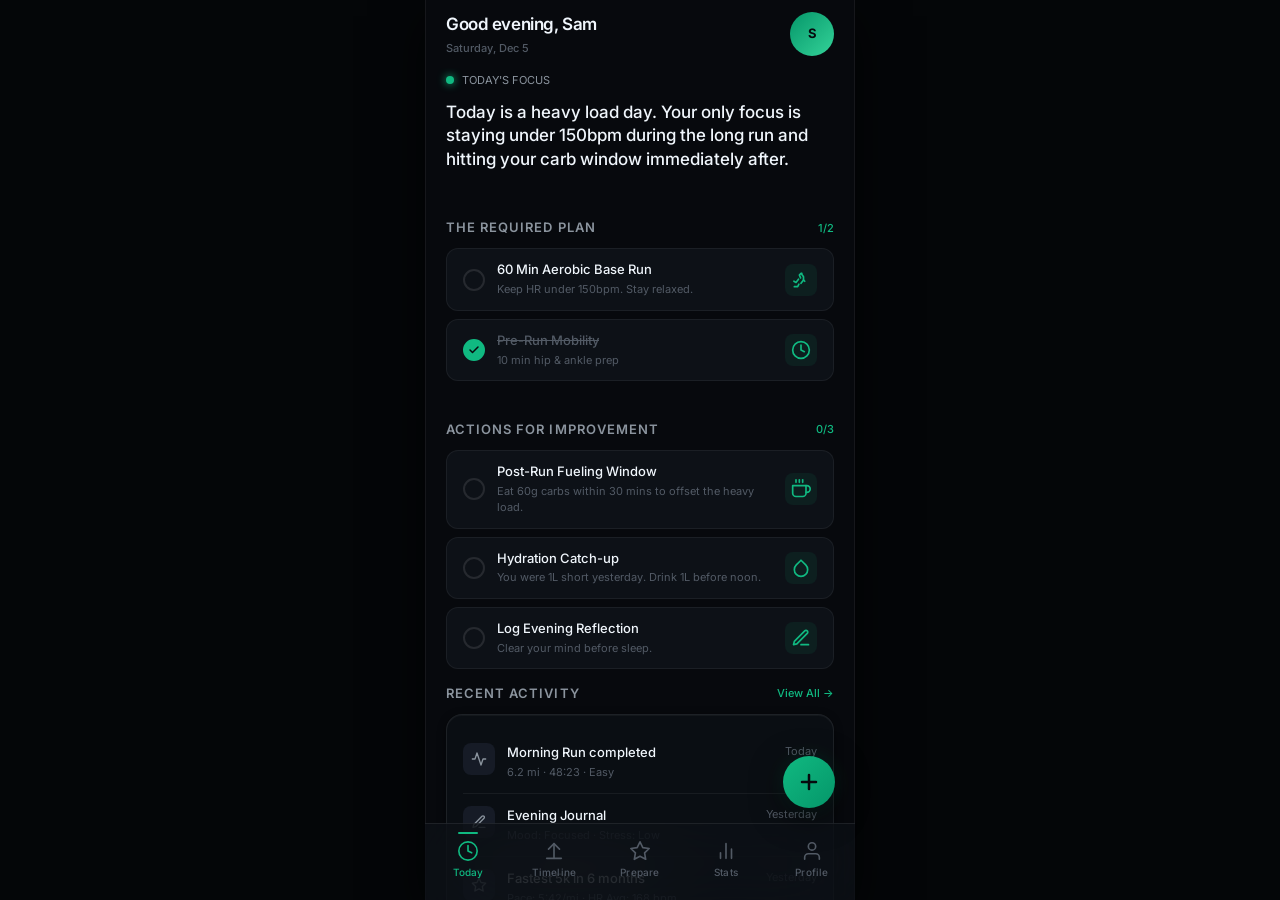
==== commit 61a8a967: "feat: add stats route and reorganize dashboard to prioritize daily directives and plan requirements" ====
--- a/index.html
+++ b/index.html
@@ -84,6 +84,14 @@
           </div>
           <div class="bottom-nav__label">Prepare</div>
         </div>
+        <div class="bottom-nav__item" data-route="stats" role="tab" aria-selected="false" id="nav-stats">
+          <div class="bottom-nav__icon">
+            <svg viewBox="0 0 24 24" stroke-linecap="round" stroke-linejoin="round">
+              <path d="M18 20V10M12 20V4M6 20v-6"/>
+            </svg>
+          </div>
+          <div class="bottom-nav__label">Stats</div>
+        </div>
         <div class="bottom-nav__item" data-route="profile" role="tab" aria-selected="false" id="nav-profile">
           <div class="bottom-nav__icon">
             <svg viewBox="0 0 24 24" stroke-linecap="round" stroke-linejoin="round">
--- a/css/styles.css
+++ b/css/styles.css
@@ -184,26 +184,35 @@
 .dashboard {
   display: flex;
   flex-direction: column;
-  gap: var(--space-6);
-  padding-top: var(--space-2);
+  gap: var(--space-4);
+  padding-top: var(--space-1);
 }
 
 /* ---- Hero: Readiness ---- */
 .dash-hero {
   display: flex;
-  align-items: center;
-  gap: var(--space-5);
-  padding: var(--space-5);
+  flex-direction: column;
+  gap: var(--space-4);
+  padding: var(--space-4);
   background: var(--glass-bg);
   backdrop-filter: blur(var(--glass-blur));
   -webkit-backdrop-filter: blur(var(--glass-blur));
   border: 1px solid var(--glass-border);
   border-radius: var(--radius-xl);
   box-shadow: var(--shadow-sm), var(--shadow-inner);
+  margin-bottom: var(--space-2);
+}
+
+.dash-hero__header {
+  display: flex;
+  align-items: center;
+  gap: var(--space-4);
 }
 
 .dash-hero__ring {
   flex-shrink: 0;
+  transform: scale(0.85);
+  margin: -10px;
 }
 
 .dash-hero__info {
@@ -211,7 +220,7 @@
   min-width: 0;
   display: flex;
   flex-direction: column;
-  gap: var(--space-2);
+  gap: 2px;
 }
 
 .dash-hero__status {
@@ -222,14 +231,16 @@
 
 .dash-hero__status-text {
   font-size: var(--text-sm);
-  font-weight: var(--weight-medium);
+  font-weight: var(--weight-bold);
   color: var(--color-primary-light);
+  text-transform: uppercase;
+  letter-spacing: var(--tracking-wider);
 }
 
 .dash-hero__subtitle {
   font-size: var(--text-xs);
   color: var(--color-text-tertiary);
-  line-height: var(--leading-relaxed);
+  line-height: var(--leading-tight);
 }
 
 /* ---- Quick Check-in Banner ---- */
@@ -294,7 +305,22 @@
 
 /* ---- Insight Section ---- */
 .dash-insight {
+  margin-top: calc(var(--space-2) * -1);
   animation: fadeInUp 0.5s var(--ease-out) 0.15s both;
+}
+
+.insight-card {
+  border-top: none;
+  border-top-left-radius: 0;
+  border-top-right-radius: 0;
+  background: linear-gradient(180deg, rgba(16, 185, 129, 0.05) 0%, rgba(16, 185, 129, 0.02) 100%);
+  padding: var(--space-3) var(--space-4) var(--space-4);
+  border: 1px solid var(--glass-border);
+  border-top: none;
+}
+
+.dash-hero + .dash-insight .insight-card {
+  margin-top: -1px;
 }
 
 /* ---- Preparation Section ---- */
@@ -385,6 +411,39 @@
   font-size: var(--text-sm);
   color: var(--color-text-tertiary);
   margin-top: var(--space-1);
+}
+
+.timeline-filter {
+  display: flex;
+  gap: var(--space-2);
+  margin-top: var(--space-4);
+  overflow-x: auto;
+  padding-bottom: var(--space-2);
+}
+
+.timeline-filter::-webkit-scrollbar { display: none; }
+
+.timeline-filter__btn {
+  padding: var(--space-2) var(--space-4);
+  border-radius: var(--radius-full);
+  background: var(--color-bg-tertiary);
+  color: var(--color-text-secondary);
+  font-size: var(--text-xs);
+  font-weight: var(--weight-medium);
+  border: 1px solid transparent;
+  white-space: nowrap;
+  transition: all var(--transition-base);
+}
+
+.timeline-filter__btn:hover {
+  background: var(--color-bg-secondary);
+  border-color: var(--color-border);
+}
+
+.timeline-filter__btn.active {
+  background: var(--color-primary-subtle);
+  color: var(--color-primary);
+  border-color: rgba(16, 185, 129, 0.2);
 }
 
 .timeline-day {
